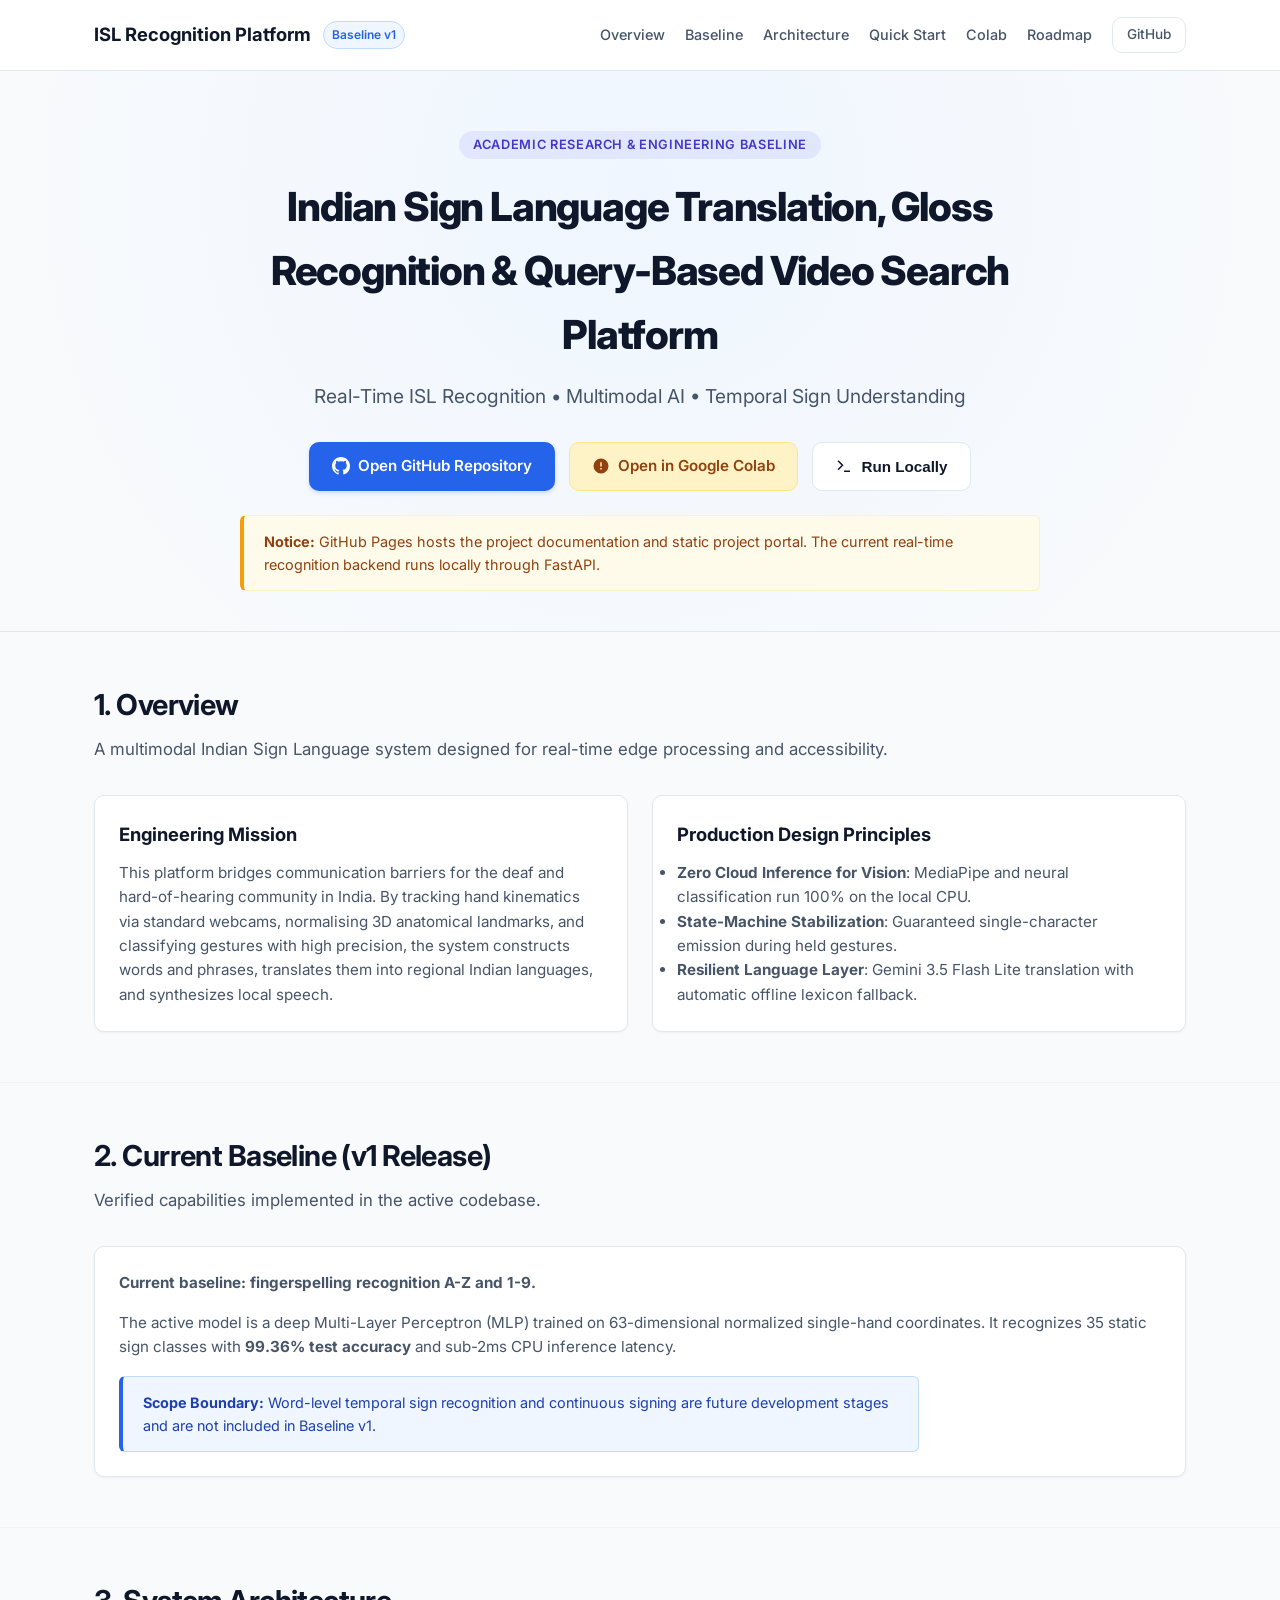
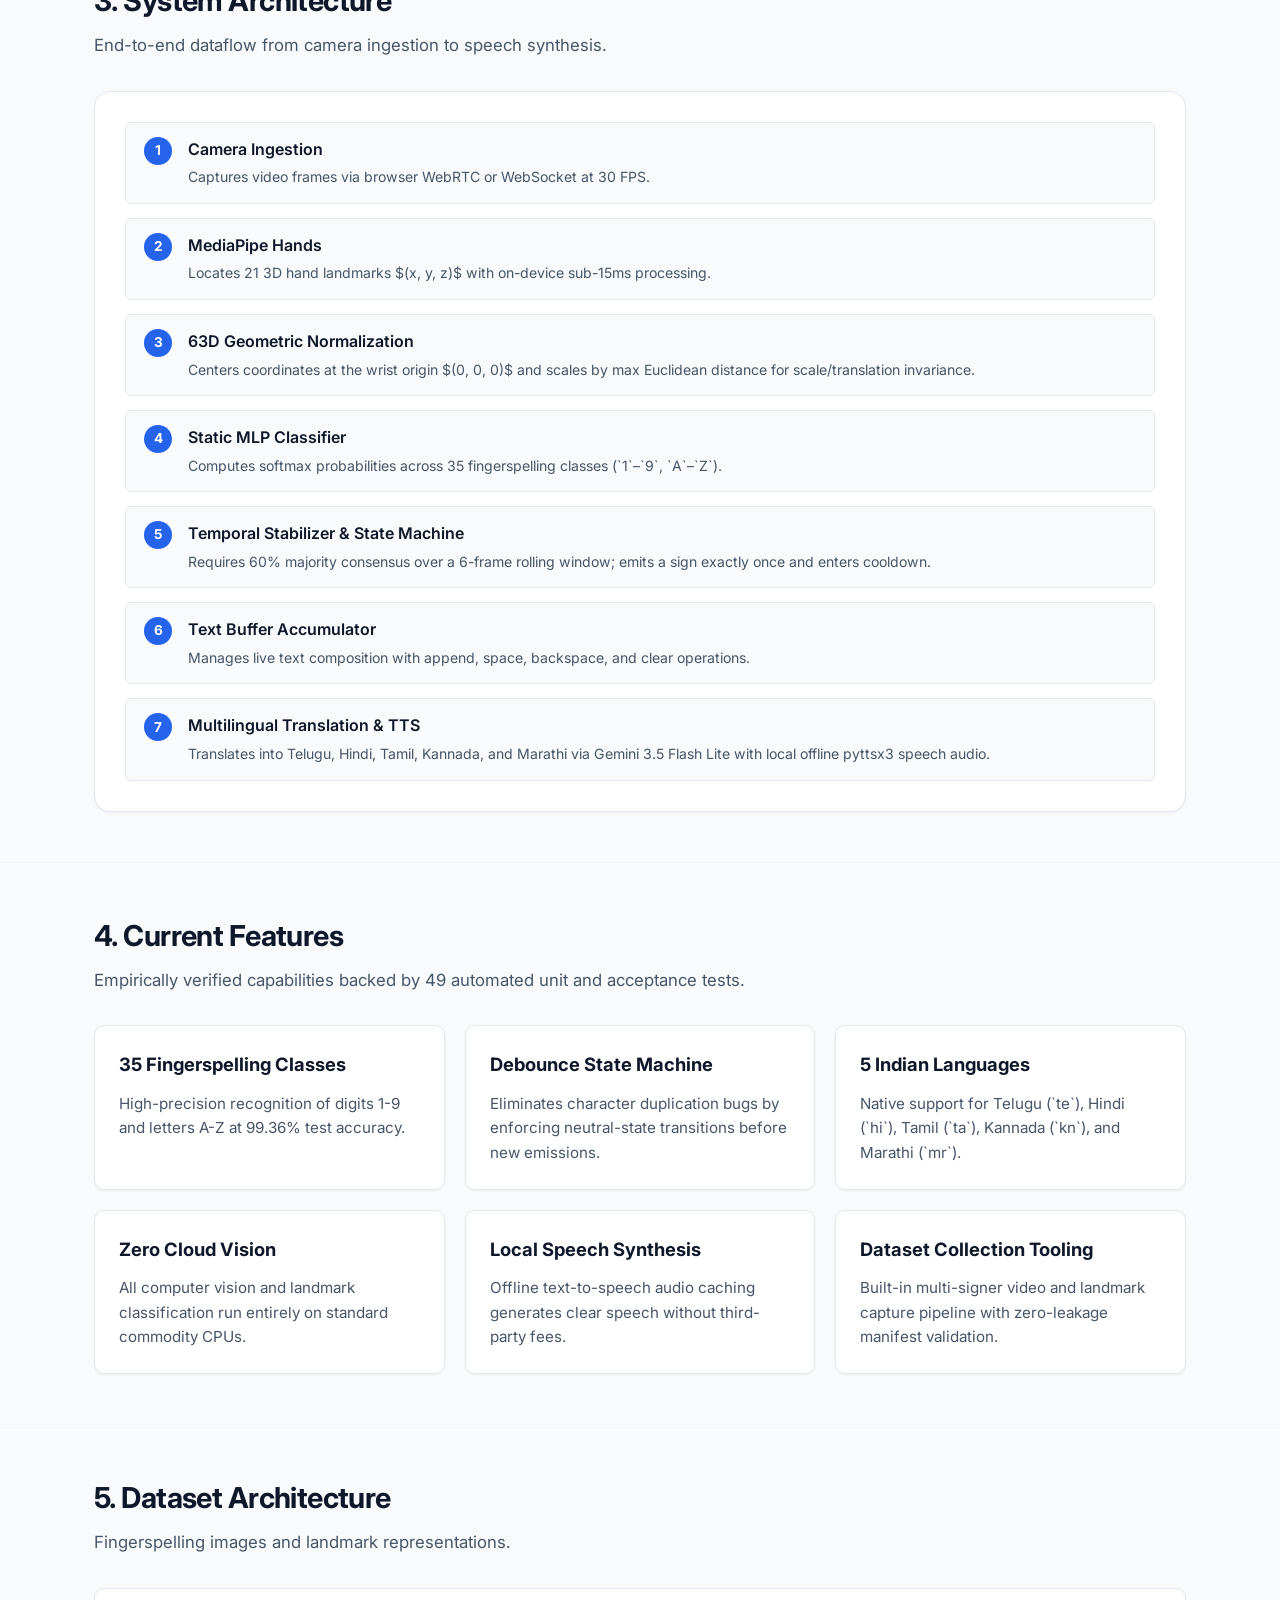
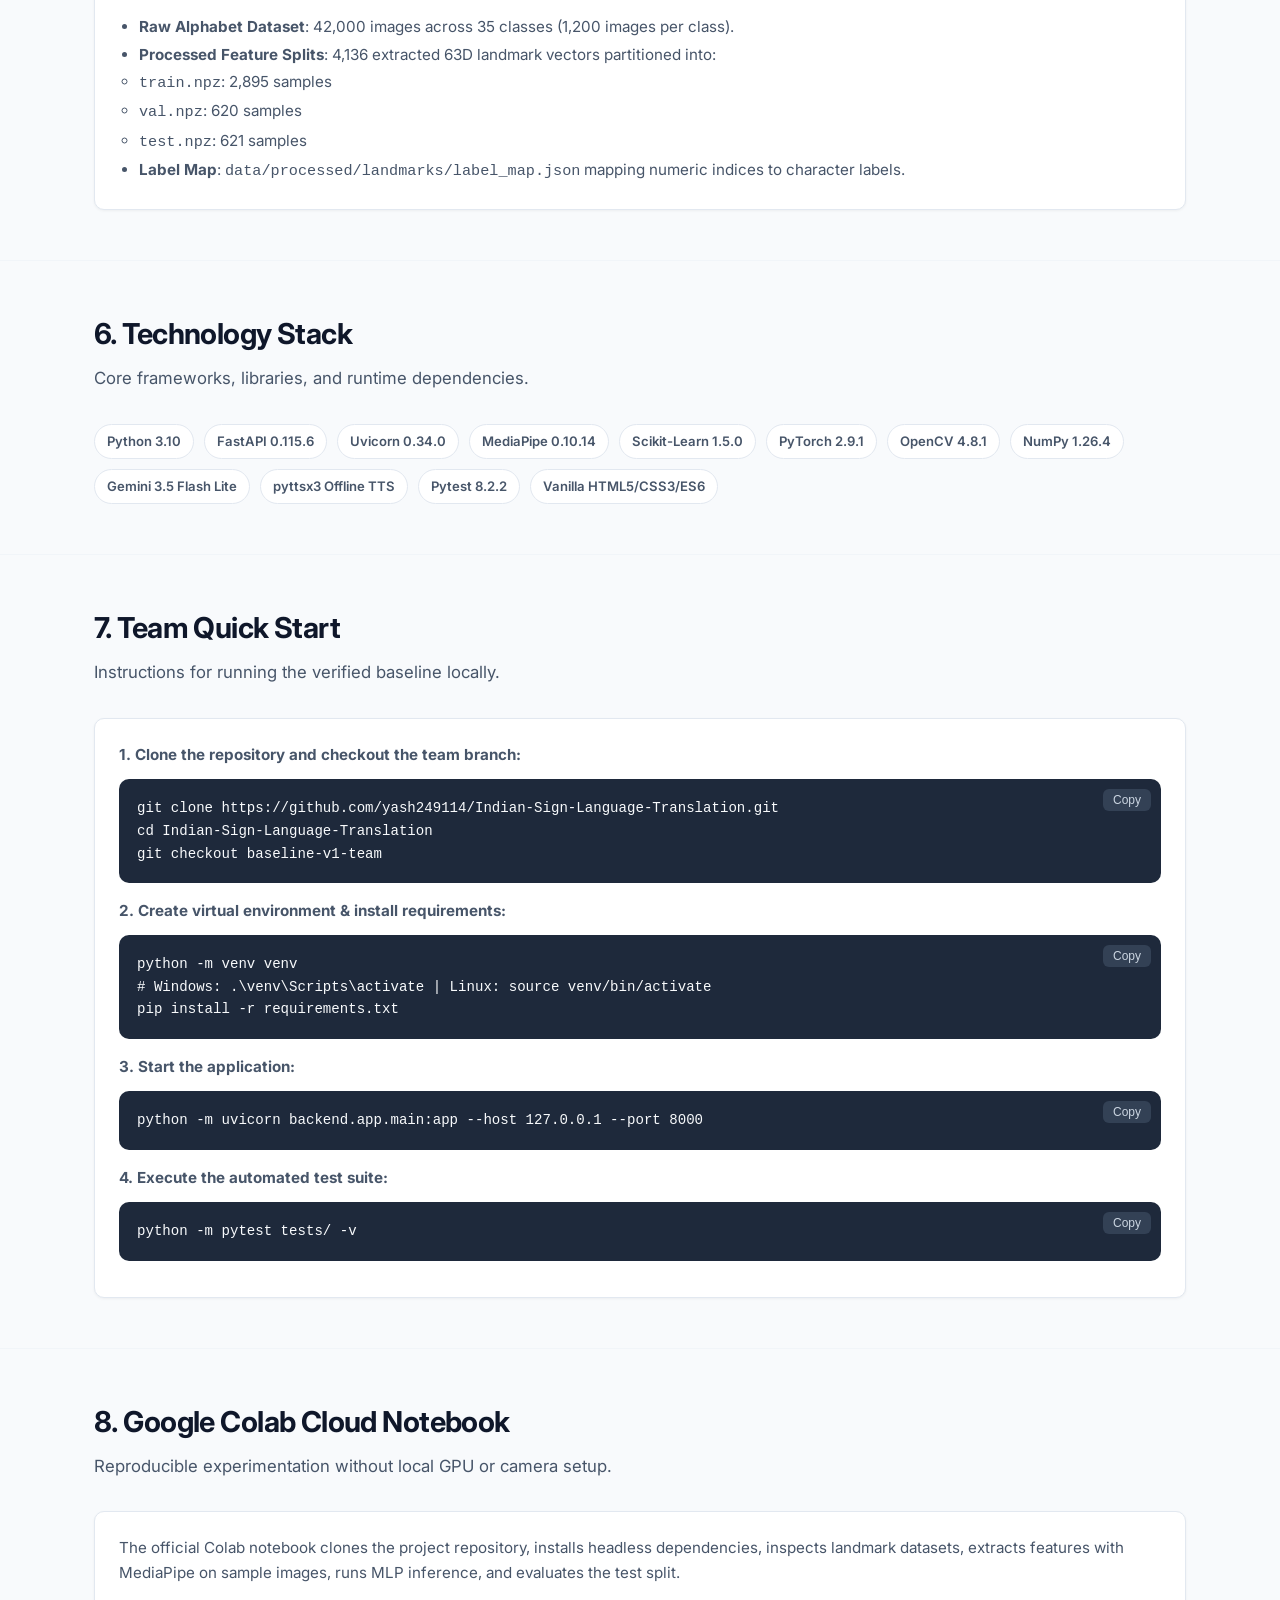
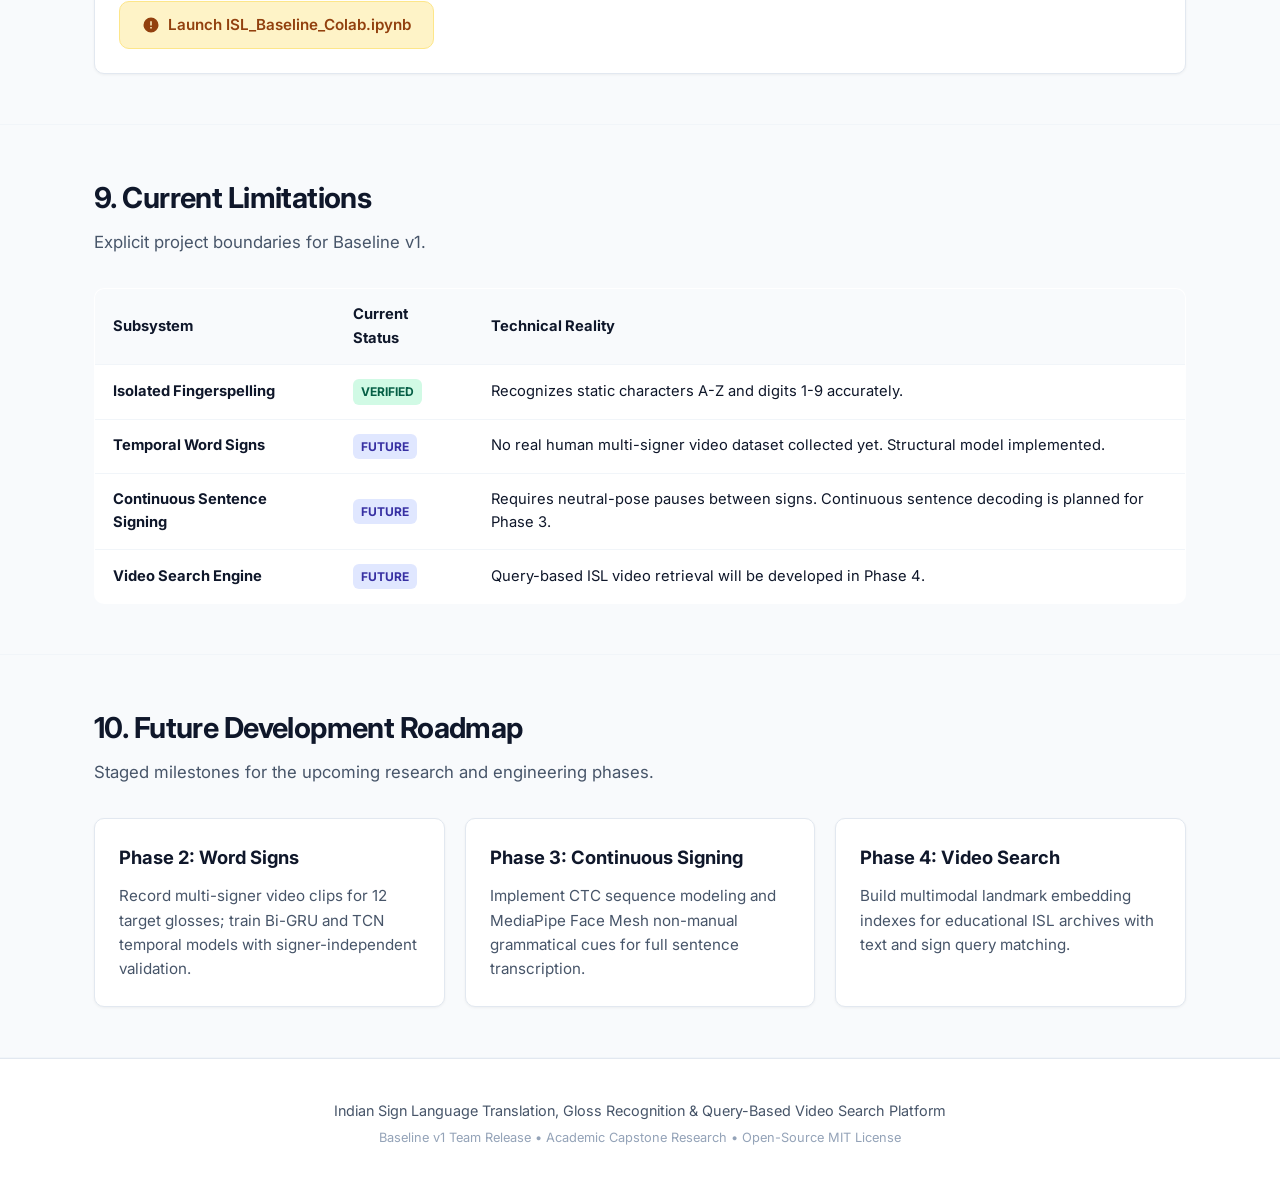
==== docs/index.html @ 3a75fb31 "release: baseline v1 team handoff" ====
<!DOCTYPE html>
<html lang="en">
<head>
  <meta charset="UTF-8">
  <meta name="viewport" content="width=device-width, initial-scale=1.0">
  <title>Indian Sign Language Translation & Recognition Platform</title>
  <meta name="description" content="Indian Sign Language Translation, Gloss Recognition & Query-Based Video Search Platform — Baseline fingerspelling recognition with future temporal word-sign recognition.">
  <link rel="stylesheet" href="styles.css">
  <link rel="preconnect" href="https://fonts.googleapis.com">
  <link rel="preconnect" href="https://fonts.gstatic.com" crossorigin>
  <link href="https://fonts.googleapis.com/css2?family=Inter:wght@400;500;600;700;800&family=JetBrains+Mono:wght@400;600&display=swap" rel="stylesheet">
</head>
<body>

  <!-- Site Header -->
  <header class="site-header">
    <div class="container header-content">
      <a href="#" class="brand">
        <span>ISL Recognition Platform</span>
        <span class="brand-badge">Baseline v1</span>
      </a>
      <nav class="main-nav">
        <a href="#overview">Overview</a>
        <a href="#baseline">Baseline</a>
        <a href="#architecture">Architecture</a>
        <a href="#quickstart">Quick Start</a>
        <a href="#colab">Colab</a>
        <a href="#roadmap">Roadmap</a>
        <a href="https://github.com/yash249114/Indian-Sign-Language-Translation" target="_blank" class="btn btn-outline" style="padding: 6px 14px; font-size: 0.85rem;">GitHub</a>
      </nav>
    </div>
  </header>

  <!-- Hero Section -->
  <header class="hero">
    <div class="container">
      <span class="hero-tag">Academic Research & Engineering Baseline</span>
      <h1>Indian Sign Language Translation, Gloss Recognition & Query-Based Video Search Platform</h1>
      <p class="subtitle">Real-Time ISL Recognition • Multimodal AI • Temporal Sign Understanding</p>

      <div class="hero-actions">
        <a href="https://github.com/yash249114/Indian-Sign-Language-Translation" target="_blank" class="btn btn-primary" id="btn-github">
          <svg width="18" height="18" viewBox="0 0 24 24" fill="currentColor"><path d="M12 0C5.37 0 0 5.37 0 12c0 5.31 3.435 9.795 8.205 11.385.6.105.825-.255.825-.57 0-.285-.015-1.23-.015-2.235-3.015.555-3.795-.735-4.035-1.41-.135-.345-.72-1.41-1.23-1.695-.42-.225-1.02-.78-.015-.795.945-.015 1.62.87 1.845 1.23 1.08 1.815 2.805 1.305 3.495.99.105-.78.42-1.305.765-1.605-2.67-.3-5.46-1.335-5.46-5.925 0-1.305.465-2.385 1.23-3.225-.12-.3-.54-1.53.12-3.18 0 0 1.005-.315 3.3 1.23.96-.27 1.98-.405 3-.405s2.04.135 3 .405c2.295-1.56 3.3-1.23 3.3-1.23.66 1.65.24 2.88.12 3.18.765.84 1.23 1.905 1.23 3.225 0 4.605-2.805 5.625-5.475 5.925.435.375.81 1.095.81 2.22 0 1.605-.015 2.895-.015 3.3 0 .315.225.69.825.57A12.02 12.02 0 0024 12c0-6.63-5.37-12-12-12z"/></svg>
          Open GitHub Repository
        </a>
        <a href="https://colab.research.google.com/github/yash249114/Indian-Sign-Language-Translation/blob/baseline-v1-team/notebooks/ISL_Baseline_Colab.ipynb" target="_blank" class="btn btn-colab" id="btn-colab">
          <svg width="18" height="18" viewBox="0 0 24 24" fill="currentColor"><path d="M12 2a10 10 0 1010 10A10 10 0 0012 2zm1 14.5h-2v-2h2zm0-4h-2V7h2z"/></svg>
          Open in Google Colab
        </a>
        <button class="btn btn-outline" id="btn-run-locally">
          <svg width="18" height="18" viewBox="0 0 24 24" fill="none" stroke="currentColor" stroke-width="2"><polyline points="4 17 10 11 4 5"></polyline><line x1="12" y1="19" x2="20" y2="19"></line></svg>
          Run Locally
        </button>
      </div>

      <div class="banner-notice">
        <strong>Notice:</strong> GitHub Pages hosts the project documentation and static project portal. The current real-time recognition backend runs locally through FastAPI.
      </div>
    </div>
  </header>

  <!-- Section 1: Overview -->
  <section id="overview">
    <div class="container">
      <div class="section-header">
        <h2>1. Overview</h2>
        <p>A multimodal Indian Sign Language system designed for real-time edge processing and accessibility.</p>
      </div>

      <div class="grid-2">
        <div class="card">
          <h3 class="card-title">Engineering Mission</h3>
          <div class="card-body">
            This platform bridges communication barriers for the deaf and hard-of-hearing community in India. By tracking hand kinematics via standard webcams, normalising 3D anatomical landmarks, and classifying gestures with high precision, the system constructs words and phrases, translates them into regional Indian languages, and synthesizes local speech.
          </div>
        </div>

        <div class="card">
          <h3 class="card-title">Production Design Principles</h3>
          <div class="card-body">
            <ul>
              <li><strong>Zero Cloud Inference for Vision</strong>: MediaPipe and neural classification run 100% on the local CPU.</li>
              <li><strong>State-Machine Stabilization</strong>: Guaranteed single-character emission during held gestures.</li>
              <li><strong>Resilient Language Layer</strong>: Gemini 3.5 Flash Lite translation with automatic offline lexicon fallback.</li>
            </ul>
          </div>
        </div>
      </div>
    </div>
  </section>

  <!-- Section 2: Current Baseline -->
  <section id="baseline">
    <div class="container">
      <div class="section-header">
        <h2>2. Current Baseline (v1 Release)</h2>
        <p>Verified capabilities implemented in the active codebase.</p>
      </div>

      <div class="card">
        <div class="card-body">
          <p style="margin-bottom: 16px;">
            <strong>Current baseline: fingerspelling recognition A-Z and 1-9.</strong>
          </p>
          <p style="margin-bottom: 16px;">
            The active model is a deep Multi-Layer Perceptron (MLP) trained on 63-dimensional normalized single-hand coordinates. It recognizes 35 static sign classes with <strong>99.36% test accuracy</strong> and sub-2ms CPU inference latency.
          </p>
          <div class="banner-notice" style="margin: 0; background: #eff6ff; border-color: #bfdbfe; color: #1e40af; border-left-color: #2563eb;">
            <strong>Scope Boundary:</strong> Word-level temporal sign recognition and continuous signing are future development stages and are not included in Baseline v1.
          </div>
        </div>
      </div>
    </div>
  </section>

  <!-- Section 3: Architecture -->
  <section id="architecture">
    <div class="container">
      <div class="section-header">
        <h2>3. System Architecture</h2>
        <p>End-to-end dataflow from camera ingestion to speech synthesis.</p>
      </div>

      <div class="architecture-box">
        <div class="flow-step-list">
          <div class="flow-step">
            <div class="step-num">1</div>
            <div class="step-info">
              <h4>Camera Ingestion</h4>
              <p>Captures video frames via browser WebRTC or WebSocket at 30 FPS.</p>
            </div>
          </div>

          <div class="flow-step">
            <div class="step-num">2</div>
            <div class="step-info">
              <h4>MediaPipe Hands</h4>
              <p>Locates 21 3D hand landmarks $(x, y, z)$ with on-device sub-15ms processing.</p>
            </div>
          </div>

          <div class="flow-step">
            <div class="step-num">3</div>
            <div class="step-info">
              <h4>63D Geometric Normalization</h4>
              <p>Centers coordinates at the wrist origin $(0, 0, 0)$ and scales by max Euclidean distance for scale/translation invariance.</p>
            </div>
          </div>

          <div class="flow-step">
            <div class="step-num">4</div>
            <div class="step-info">
              <h4>Static MLP Classifier</h4>
              <p>Computes softmax probabilities across 35 fingerspelling classes (`1`–`9`, `A`–`Z`).</p>
            </div>
          </div>

          <div class="flow-step">
            <div class="step-num">5</div>
            <div class="step-info">
              <h4>Temporal Stabilizer & State Machine</h4>
              <p>Requires 60% majority consensus over a 6-frame rolling window; emits a sign exactly once and enters cooldown.</p>
            </div>
          </div>

          <div class="flow-step">
            <div class="step-num">6</div>
            <div class="step-info">
              <h4>Text Buffer Accumulator</h4>
              <p>Manages live text composition with append, space, backspace, and clear operations.</p>
            </div>
          </div>

          <div class="flow-step">
            <div class="step-num">7</div>
            <div class="step-info">
              <h4>Multilingual Translation & TTS</h4>
              <p>Translates into Telugu, Hindi, Tamil, Kannada, and Marathi via Gemini 3.5 Flash Lite with local offline pyttsx3 speech audio.</p>
            </div>
          </div>
        </div>
      </div>
    </div>
  </section>

  <!-- Section 4: Current Features -->
  <section id="features">
    <div class="container">
      <div class="section-header">
        <h2>4. Current Features</h2>
        <p>Empirically verified capabilities backed by 49 automated unit and acceptance tests.</p>
      </div>

      <div class="grid-3">
        <div class="card">
          <h4 class="card-title">35 Fingerspelling Classes</h4>
          <p class="card-body">High-precision recognition of digits 1-9 and letters A-Z at 99.36% test accuracy.</p>
        </div>

        <div class="card">
          <h4 class="card-title">Debounce State Machine</h4>
          <p class="card-body">Eliminates character duplication bugs by enforcing neutral-state transitions before new emissions.</p>
        </div>

        <div class="card">
          <h4 class="card-title">5 Indian Languages</h4>
          <p class="card-body">Native support for Telugu (`te`), Hindi (`hi`), Tamil (`ta`), Kannada (`kn`), and Marathi (`mr`).</p>
        </div>

        <div class="card">
          <h4 class="card-title">Zero Cloud Vision</h4>
          <p class="card-body">All computer vision and landmark classification run entirely on standard commodity CPUs.</p>
        </div>

        <div class="card">
          <h4 class="card-title">Local Speech Synthesis</h4>
          <p class="card-body">Offline text-to-speech audio caching generates clear speech without third-party fees.</p>
        </div>

        <div class="card">
          <h4 class="card-title">Dataset Collection Tooling</h4>
          <p class="card-body">Built-in multi-signer video and landmark capture pipeline with zero-leakage manifest validation.</p>
        </div>
      </div>
    </div>
  </section>

  <!-- Section 5: Dataset -->
  <section id="dataset">
    <div class="container">
      <div class="section-header">
        <h2>5. Dataset Architecture</h2>
        <p>Fingerspelling images and landmark representations.</p>
      </div>

      <div class="card">
        <div class="card-body">
          <ul style="padding-left: 20px; line-height: 1.8;">
            <li><strong>Raw Alphabet Dataset</strong>: 42,000 images across 35 classes (1,200 images per class).</li>
            <li><strong>Processed Feature Splits</strong>: 4,136 extracted 63D landmark vectors partitioned into:
              <ul>
                <li><code>train.npz</code>: 2,895 samples</li>
                <li><code>val.npz</code>: 620 samples</li>
                <li><code>test.npz</code>: 621 samples</li>
              </ul>
            </li>
            <li><strong>Label Map</strong>: <code>data/processed/landmarks/label_map.json</code> mapping numeric indices to character labels.</li>
          </ul>
        </div>
      </div>
    </div>
  </section>

  <!-- Section 6: Technology Stack -->
  <section id="tech-stack">
    <div class="container">
      <div class="section-header">
        <h2>6. Technology Stack</h2>
        <p>Core frameworks, libraries, and runtime dependencies.</p>
      </div>

      <div class="tech-badges">
        <span class="badge">Python 3.10</span>
        <span class="badge">FastAPI 0.115.6</span>
        <span class="badge">Uvicorn 0.34.0</span>
        <span class="badge">MediaPipe 0.10.14</span>
        <span class="badge">Scikit-Learn 1.5.0</span>
        <span class="badge">PyTorch 2.9.1</span>
        <span class="badge">OpenCV 4.8.1</span>
        <span class="badge">NumPy 1.26.4</span>
        <span class="badge">Gemini 3.5 Flash Lite</span>
        <span class="badge">pyttsx3 Offline TTS</span>
        <span class="badge">Pytest 8.2.2</span>
        <span class="badge">Vanilla HTML5/CSS3/ES6</span>
      </div>
    </div>
  </section>

  <!-- Section 7: Team Quick Start -->
  <section id="quickstart">
    <div class="container">
      <div class="section-header">
        <h2>7. Team Quick Start</h2>
        <p>Instructions for running the verified baseline locally.</p>
      </div>

      <div class="card">
        <div class="card-body">
          <p><strong>1. Clone the repository and checkout the team branch:</strong></p>
          <div class="code-block">
            <button class="copy-btn" data-target="cmd-clone">Copy</button>
            <pre id="cmd-clone">git clone https://github.com/yash249114/Indian-Sign-Language-Translation.git
cd Indian-Sign-Language-Translation
git checkout baseline-v1-team</pre>
          </div>

          <p style="margin-top: 16px;"><strong>2. Create virtual environment & install requirements:</strong></p>
          <div class="code-block">
            <button class="copy-btn" data-target="cmd-install">Copy</button>
            <pre id="cmd-install">python -m venv venv
# Windows: .\venv\Scripts\activate | Linux: source venv/bin/activate
pip install -r requirements.txt</pre>
          </div>

          <p style="margin-top: 16px;"><strong>3. Start the application:</strong></p>
          <div class="code-block">
            <button class="copy-btn" data-target="cmd-run">Copy</button>
            <pre id="cmd-run">python -m uvicorn backend.app.main:app --host 127.0.0.1 --port 8000</pre>
          </div>

          <p style="margin-top: 16px;"><strong>4. Execute the automated test suite:</strong></p>
          <div class="code-block">
            <button class="copy-btn" data-target="cmd-test">Copy</button>
            <pre id="cmd-test">python -m pytest tests/ -v</pre>
          </div>
        </div>
      </div>
    </div>
  </section>

  <!-- Section 8: Google Colab -->
  <section id="colab">
    <div class="container">
      <div class="section-header">
        <h2>8. Google Colab Cloud Notebook</h2>
        <p>Reproducible experimentation without local GPU or camera setup.</p>
      </div>

      <div class="card">
        <div class="card-body">
          <p style="margin-bottom: 16px;">
            The official Colab notebook clones the project repository, installs headless dependencies, inspects landmark datasets, extracts features with MediaPipe on sample images, runs MLP inference, and evaluates the test split.
          </p>
          <a href="https://colab.research.google.com/github/yash249114/Indian-Sign-Language-Translation/blob/baseline-v1-team/notebooks/ISL_Baseline_Colab.ipynb" target="_blank" class="btn btn-colab">
            <svg width="18" height="18" viewBox="0 0 24 24" fill="currentColor"><path d="M12 2a10 10 0 1010 10A10 10 0 0012 2zm1 14.5h-2v-2h2zm0-4h-2V7h2z"/></svg>
            Launch ISL_Baseline_Colab.ipynb
          </a>
        </div>
      </div>
    </div>
  </section>

  <!-- Section 9: Limitations -->
  <section id="limitations">
    <div class="container">
      <div class="section-header">
        <h2>9. Current Limitations</h2>
        <p>Explicit project boundaries for Baseline v1.</p>
      </div>

      <table class="data-table">
        <thead>
          <tr>
            <th>Subsystem</th>
            <th>Current Status</th>
            <th>Technical Reality</th>
          </tr>
        </thead>
        <tbody>
          <tr>
            <td><strong>Isolated Fingerspelling</strong></td>
            <td><span class="status-tag status-verified">VERIFIED</span></td>
            <td>Recognizes static characters A-Z and digits 1-9 accurately.</td>
          </tr>
          <tr>
            <td><strong>Temporal Word Signs</strong></td>
            <td><span class="status-tag status-future">FUTURE</span></td>
            <td>No real human multi-signer video dataset collected yet. Structural model implemented.</td>
          </tr>
          <tr>
            <td><strong>Continuous Sentence Signing</strong></td>
            <td><span class="status-tag status-future">FUTURE</span></td>
            <td>Requires neutral-pose pauses between signs. Continuous sentence decoding is planned for Phase 3.</td>
          </tr>
          <tr>
            <td><strong>Video Search Engine</strong></td>
            <td><span class="status-tag status-future">FUTURE</span></td>
            <td>Query-based ISL video retrieval will be developed in Phase 4.</td>
          </tr>
        </tbody>
      </table>
    </div>
  </section>

  <!-- Section 10: Roadmap -->
  <section id="roadmap">
    <div class="container">
      <div class="section-header">
        <h2>10. Future Development Roadmap</h2>
        <p>Staged milestones for the upcoming research and engineering phases.</p>
      </div>

      <div class="grid-3">
        <div class="card">
          <h4 class="card-title">Phase 2: Word Signs</h4>
          <p class="card-body">Record multi-signer video clips for 12 target glosses; train Bi-GRU and TCN temporal models with signer-independent validation.</p>
        </div>

        <div class="card">
          <h4 class="card-title">Phase 3: Continuous Signing</h4>
          <p class="card-body">Implement CTC sequence modeling and MediaPipe Face Mesh non-manual grammatical cues for full sentence transcription.</p>
        </div>

        <div class="card">
          <h4 class="card-title">Phase 4: Video Search</h4>
          <p class="card-body">Build multimodal landmark embedding indexes for educational ISL archives with text and sign query matching.</p>
        </div>
      </div>
    </div>
  </section>

  <!-- Modal for Run Locally -->
  <div class="modal-overlay" id="run-modal">
    <div class="modal-card">
      <div class="modal-header">
        <h3>Run Baseline Locally</h3>
        <button class="close-btn" id="modal-close-btn">&times;</button>
      </div>
      <p style="margin-bottom: 12px; color: var(--text-muted);">
        Execute this command from your project root inside an activated virtual environment:
      </p>
      <div class="code-block">
        <button class="copy-btn" data-target="modal-cmd">Copy</button>
        <pre id="modal-cmd">python -m uvicorn backend.app.main:app --host 127.0.0.1 --port 8000</pre>
      </div>
      <p style="margin-top: 12px; font-size: 0.9rem; color: var(--text-muted);">
        Then open <code>http://127.0.0.1:8000/</code> in your browser to access the live camera interface.
      </p>
    </div>
  </div>

  <!-- Site Footer -->
  <footer class="site-footer">
    <div class="container">
      <p>Indian Sign Language Translation, Gloss Recognition & Query-Based Video Search Platform</p>
      <p style="margin-top: 6px; font-size: 0.8rem; color: var(--text-subtle);">
        Baseline v1 Team Release • Academic Capstone Research • Open-Source MIT License
      </p>
    </div>
  </footer>

  <script src="app.js"></script>
</body>
</html>
---- docs/styles.css ----
/* ==========================================================================
   ISL Project Portal Stylesheet (Academic / Professional / Responsive)
   ========================================================================== */

:root {
  --primary-color: #2563eb;
  --primary-hover: #1d4ed8;
  --primary-light: #eff6ff;
  --text-main: #0f172a;
  --text-muted: #475569;
  --text-subtle: #94a3b8;
  --bg-main: #f8fafc;
  --bg-card: #ffffff;
  --border-color: #e2e8f0;
  --border-subtle: #f1f5f9;
  --accent-green: #10b981;
  --accent-amber: #f59e0b;
  --accent-purple: #8b5cf6;
  --shadow-sm: 0 1px 3px rgba(0, 0, 0, 0.05);
  --shadow-md: 0 4px 6px -1px rgba(0, 0, 0, 0.08), 0 2px 4px -2px rgba(0, 0, 0, 0.04);
  --shadow-lg: 0 10px 15px -3px rgba(0, 0, 0, 0.08), 0 4px 6px -4px rgba(0, 0, 0, 0.03);
  --radius-sm: 6px;
  --radius-md: 10px;
  --radius-lg: 16px;
  --font-sans: 'Inter', -apple-system, BlinkMacSystemFont, 'Segoe UI', Roboto, Helvetica, Arial, sans-serif;
  --font-mono: 'JetBrains Mono', 'Fira Code', Consolas, Monaco, monospace;
}

* {
  box-sizing: border-box;
  margin: 0;
  padding: 0;
}

body {
  font-family: var(--font-sans);
  background-color: var(--bg-main);
  color: var(--text-main);
  line-height: 1.6;
  -webkit-font-smoothing: antialiased;
}

/* Container */
.container {
  max-width: 1140px;
  margin: 0 auto;
  padding: 0 24px;
}

/* Header & Navigation */
header.site-header {
  background: rgba(255, 255, 255, 0.92);
  backdrop-filter: blur(8px);
  position: sticky;
  top: 0;
  z-index: 100;
  border-bottom: 1px solid var(--border-color);
}

.header-content {
  display: flex;
  justify-content: space-between;
  align-items: center;
  height: 70px;
}

.brand {
  display: flex;
  align-items: center;
  gap: 12px;
  text-decoration: none;
  color: var(--text-main);
  font-weight: 700;
  font-size: 1.15rem;
}

.brand-badge {
  background: var(--primary-light);
  color: var(--primary-color);
  font-size: 0.75rem;
  padding: 3px 8px;
  border-radius: 9999px;
  font-weight: 600;
  border: 1px solid #bfdbfe;
}

nav.main-nav {
  display: flex;
  gap: 20px;
  align-items: center;
}

nav.main-nav a {
  text-decoration: none;
  color: var(--text-muted);
  font-size: 0.9rem;
  font-weight: 500;
  transition: color 0.15s ease;
}

nav.main-nav a:hover {
  color: var(--primary-color);
}

/* Hero Section */
.hero {
  padding: 60px 0 40px;
  text-align: center;
  background: radial-gradient(circle at 50% 20%, #eff6ff 0%, #f8fafc 80%);
  border-bottom: 1px solid var(--border-color);
}

.hero-tag {
  display: inline-block;
  background: #e0e7ff;
  color: #4338ca;
  font-size: 0.8rem;
  font-weight: 600;
  padding: 4px 14px;
  border-radius: 9999px;
  margin-bottom: 16px;
  letter-spacing: 0.05em;
  text-transform: uppercase;
}

.hero h1 {
  font-size: 2.5rem;
  font-weight: 800;
  color: #0f172a;
  letter-spacing: -0.03em;
  margin-bottom: 14px;
  max-width: 900px;
  margin-left: auto;
  margin-right: auto;
}

.hero p.subtitle {
  font-size: 1.2rem;
  color: var(--text-muted);
  margin-bottom: 30px;
  font-weight: 400;
}

.hero-actions {
  display: flex;
  justify-content: center;
  gap: 14px;
  flex-wrap: wrap;
  margin-bottom: 24px;
}

.btn {
  display: inline-flex;
  align-items: center;
  gap: 8px;
  padding: 11px 22px;
  border-radius: var(--radius-md);
  font-size: 0.95rem;
  font-weight: 600;
  text-decoration: none;
  cursor: pointer;
  transition: all 0.2s ease;
  border: 1px solid transparent;
}

.btn-primary {
  background: var(--primary-color);
  color: white;
  box-shadow: 0 2px 4px rgba(37, 99, 235, 0.2);
}

.btn-primary:hover {
  background: var(--primary-hover);
  transform: translateY(-1px);
}

.btn-outline {
  background: white;
  color: var(--text-main);
  border: 1px solid var(--border-color);
}

.btn-outline:hover {
  background: var(--primary-light);
  border-color: #bfdbfe;
  color: var(--primary-color);
}

.btn-colab {
  background: #fef3c7;
  color: #92400e;
  border: 1px solid #fde68a;
}

.btn-colab:hover {
  background: #fde68a;
  color: #78350f;
}

/* Callout Notice */
.banner-notice {
  background: #fffbeb;
  border: 1px solid #fef3c7;
  border-left: 4px solid var(--accent-amber);
  padding: 14px 20px;
  border-radius: var(--radius-sm);
  font-size: 0.9rem;
  color: #92400e;
  max-width: 800px;
  margin: 0 auto;
  text-align: left;
}

/* Section Common */
section {
  padding: 50px 0;
  border-bottom: 1px solid var(--border-subtle);
}

.section-header {
  margin-bottom: 32px;
}

.section-header h2 {
  font-size: 1.8rem;
  font-weight: 700;
  letter-spacing: -0.02em;
  color: var(--text-main);
  margin-bottom: 8px;
}

.section-header p {
  color: var(--text-muted);
  font-size: 1.05rem;
}

/* Cards & Grid */
.grid-2 {
  display: grid;
  grid-template-columns: repeat(auto-fit, minmax(320px, 1fr));
  gap: 24px;
}

.grid-3 {
  display: grid;
  grid-template-columns: repeat(auto-fit, minmax(260px, 1fr));
  gap: 20px;
}

.card {
  background: var(--bg-card);
  border: 1px solid var(--border-color);
  border-radius: var(--radius-md);
  padding: 24px;
  box-shadow: var(--shadow-sm);
  transition: transform 0.2s ease, box-shadow 0.2s ease;
}

.card:hover {
  box-shadow: var(--shadow-md);
}

.card-title {
  font-size: 1.15rem;
  font-weight: 700;
  margin-bottom: 12px;
  display: flex;
  align-items: center;
  gap: 8px;
}

.card-body {
  color: var(--text-muted);
  font-size: 0.95rem;
}

/* Architecture Flow */
.architecture-box {
  background: white;
  border: 1px solid var(--border-color);
  border-radius: var(--radius-lg);
  padding: 30px;
  box-shadow: var(--shadow-sm);
}

.flow-step-list {
  display: flex;
  flex-direction: column;
  gap: 14px;
  position: relative;
}

.flow-step {
  display: flex;
  align-items: flex-start;
  gap: 16px;
  padding: 14px 18px;
  background: var(--bg-main);
  border: 1px solid var(--border-color);
  border-radius: var(--radius-sm);
}

.step-num {
  background: var(--primary-color);
  color: white;
  width: 28px;
  height: 28px;
  border-radius: 50%;
  display: flex;
  align-items: center;
  justify-content: center;
  font-weight: 700;
  font-size: 0.85rem;
  flex-shrink: 0;
}

.step-info h4 {
  font-size: 1rem;
  font-weight: 600;
  color: var(--text-main);
  margin-bottom: 4px;
}

.step-info p {
  font-size: 0.88rem;
  color: var(--text-muted);
}

/* Code Blocks */
.code-block {
  background: #1e293b;
  color: #f8fafc;
  border-radius: var(--radius-md);
  padding: 18px;
  font-family: var(--font-mono);
  font-size: 0.88rem;
  position: relative;
  overflow-x: auto;
  margin: 12px 0;
}

.copy-btn {
  position: absolute;
  top: 10px;
  right: 10px;
  background: #334155;
  color: #cbd5e1;
  border: none;
  padding: 4px 10px;
  border-radius: var(--radius-sm);
  font-size: 0.75rem;
  cursor: pointer;
  transition: background 0.15s ease;
}

.copy-btn:hover {
  background: #475569;
  color: white;
}

/* Badge list */
.tech-badges {
  display: flex;
  flex-wrap: wrap;
  gap: 10px;
  margin-top: 14px;
}

.badge {
  background: white;
  border: 1px solid var(--border-color);
  padding: 6px 12px;
  border-radius: 9999px;
  font-size: 0.82rem;
  font-weight: 600;
  color: var(--text-muted);
}

/* Limitations Table */
.data-table {
  width: 100%;
  border-collapse: collapse;
  background: white;
  border-radius: var(--radius-md);
  overflow: hidden;
  border: 1px solid var(--border-color);
}

.data-table th, .data-table td {
  padding: 14px 18px;
  text-align: left;
  border-bottom: 1px solid var(--border-subtle);
  font-size: 0.92rem;
}

.data-table th {
  background: var(--bg-main);
  font-weight: 700;
  color: var(--text-main);
}

.status-tag {
  display: inline-block;
  padding: 3px 8px;
  border-radius: var(--radius-sm);
  font-size: 0.75rem;
  font-weight: 700;
}

.status-verified {
  background: #d1fae5;
  color: #065f46;
}

.status-future {
  background: #e0e7ff;
  color: #3730a3;
}

/* Modal for Run Locally */
.modal-overlay {
  display: none;
  position: fixed;
  top: 0;
  left: 0;
  right: 0;
  bottom: 0;
  background: rgba(15, 23, 42, 0.6);
  backdrop-filter: blur(4px);
  z-index: 1000;
  justify-content: center;
  align-items: center;
  padding: 20px;
}

.modal-overlay.active {
  display: flex;
}

.modal-card {
  background: white;
  border-radius: var(--radius-lg);
  max-width: 600px;
  width: 100%;
  padding: 30px;
  box-shadow: var(--shadow-lg);
  position: relative;
}

.modal-header {
  display: flex;
  justify-content: space-between;
  align-items: center;
  margin-bottom: 20px;
}

.modal-header h3 {
  font-size: 1.3rem;
  font-weight: 700;
}

.close-btn {
  background: none;
  border: none;
  font-size: 1.5rem;
  cursor: pointer;
  color: var(--text-muted);
}

/* Footer */
footer.site-footer {
  padding: 40px 0;
  background: white;
  border-top: 1px solid var(--border-color);
  text-align: center;
  color: var(--text-muted);
  font-size: 0.9rem;
}

/* Responsive adjustments */
@media (max-width: 768px) {
  .hero h1 {
    font-size: 1.8rem;
  }
  .header-content {
    flex-direction: column;
    height: auto;
    padding: 16px 0;
    gap: 12px;
  }
}
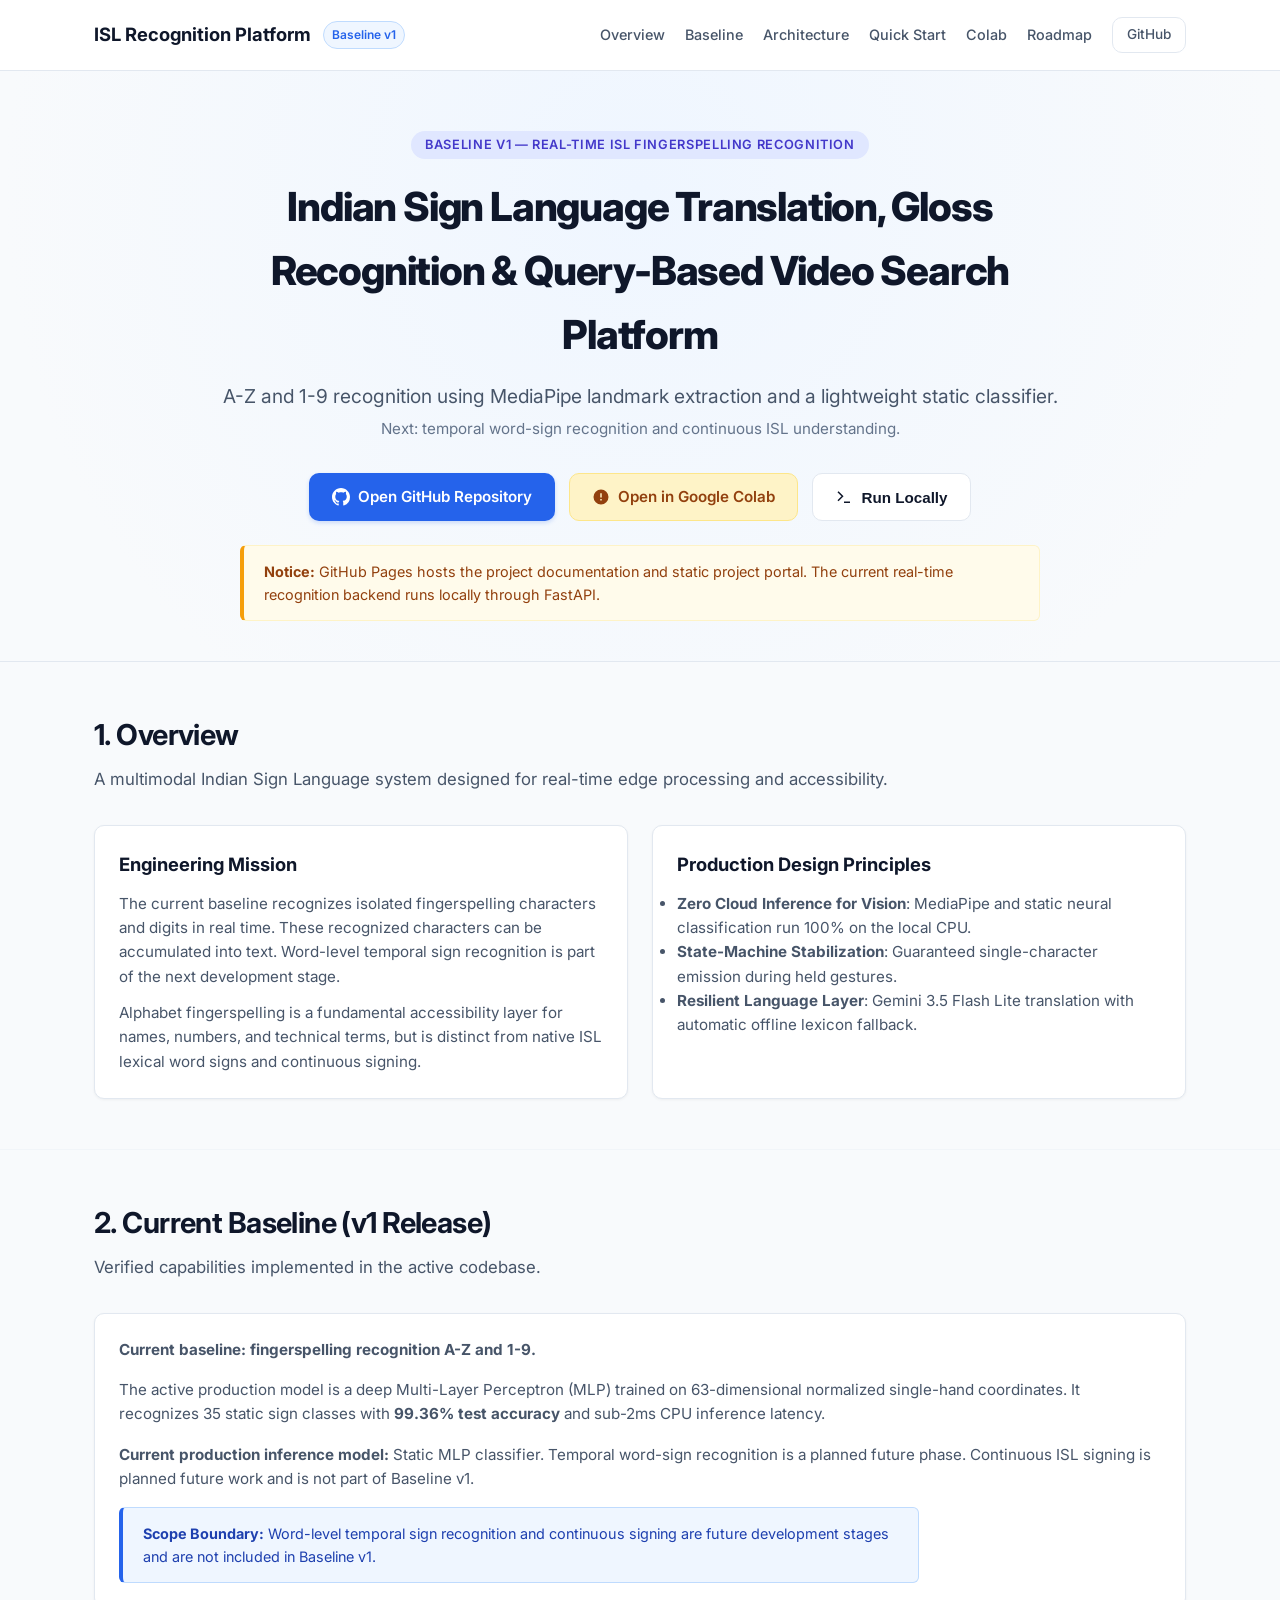
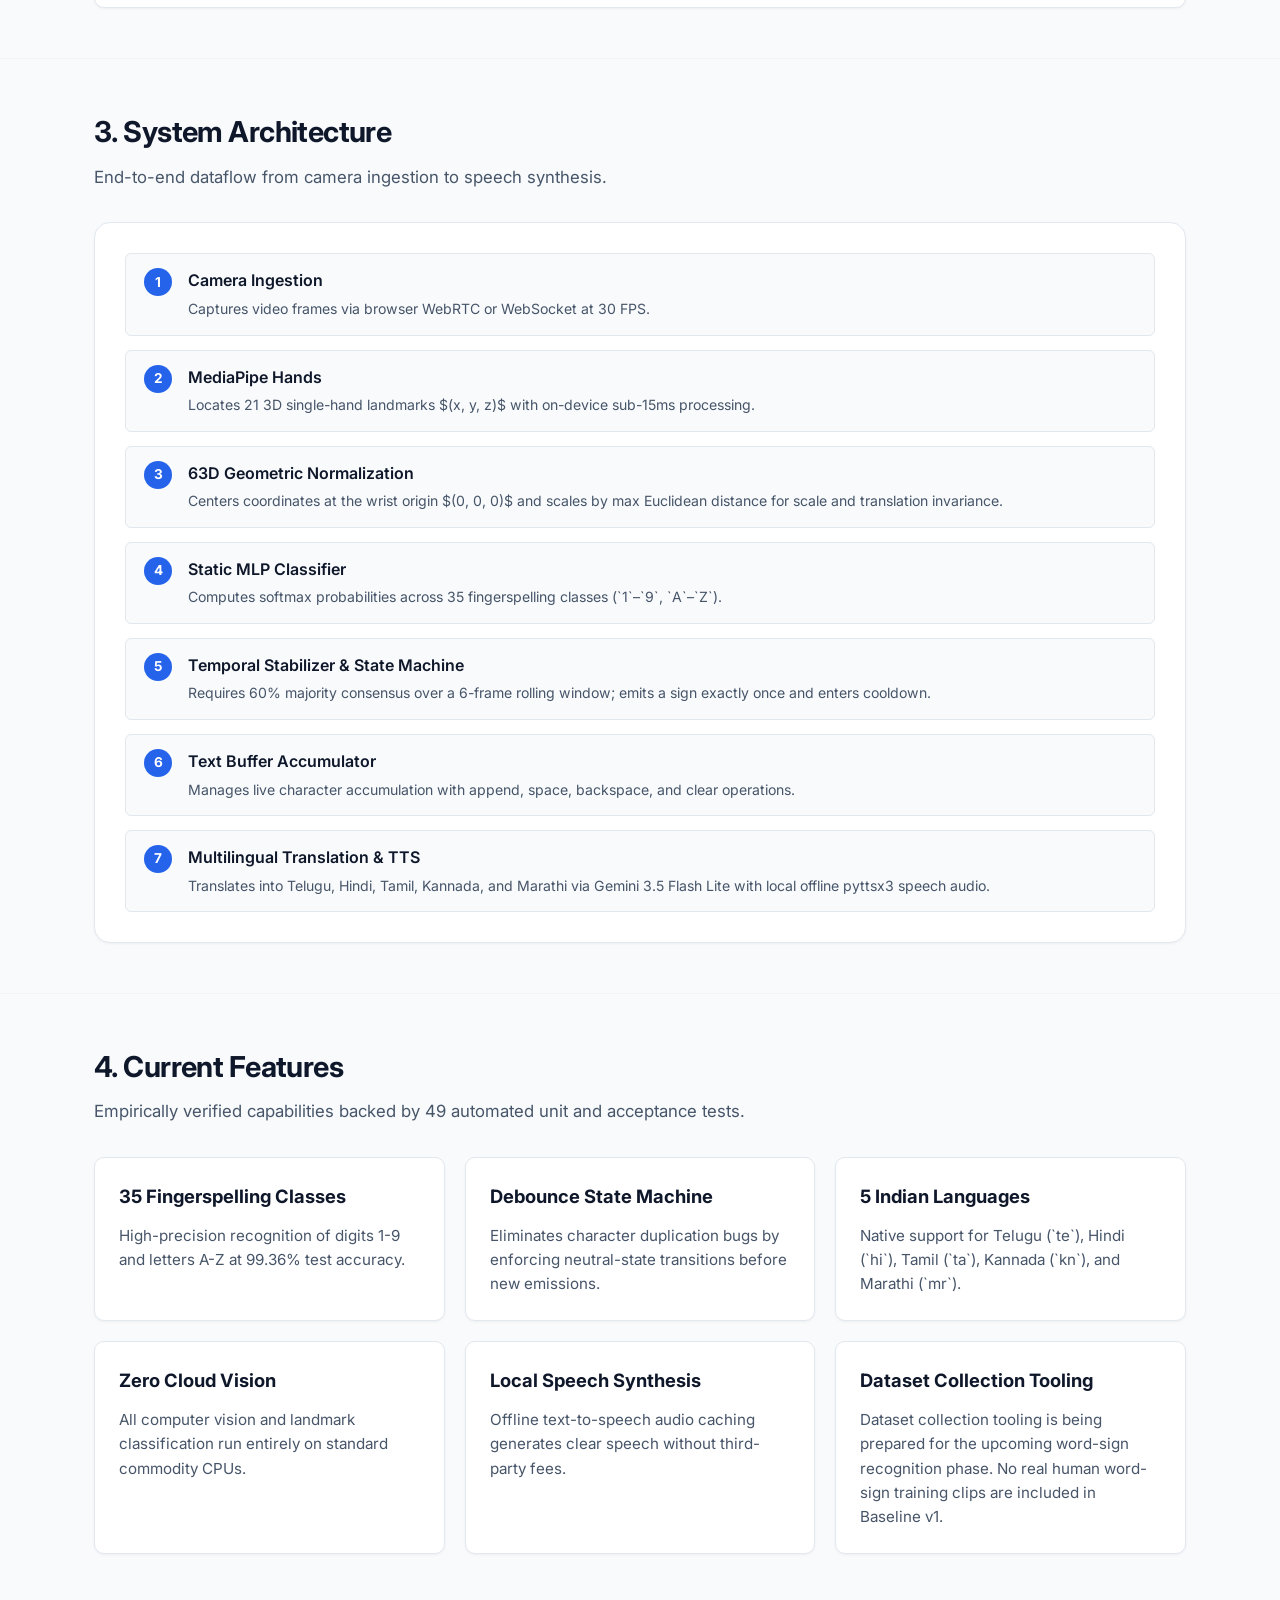
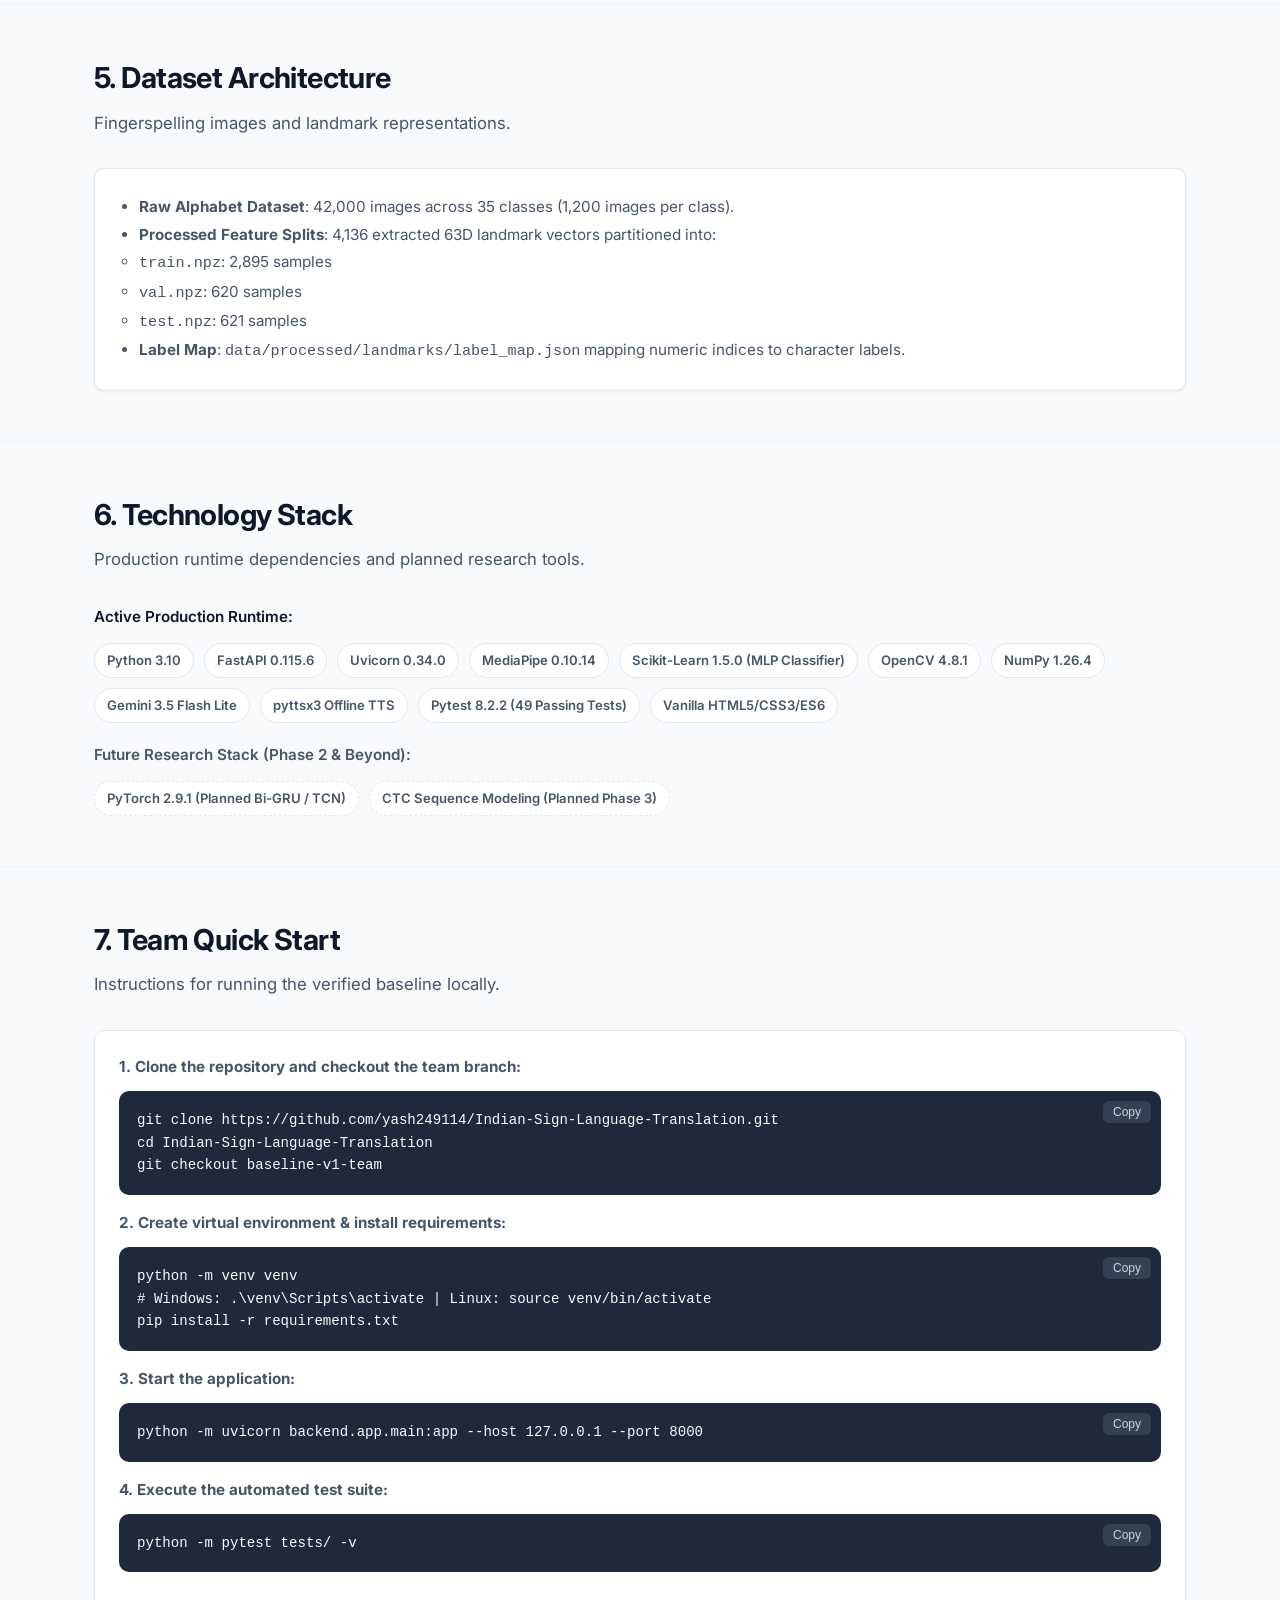
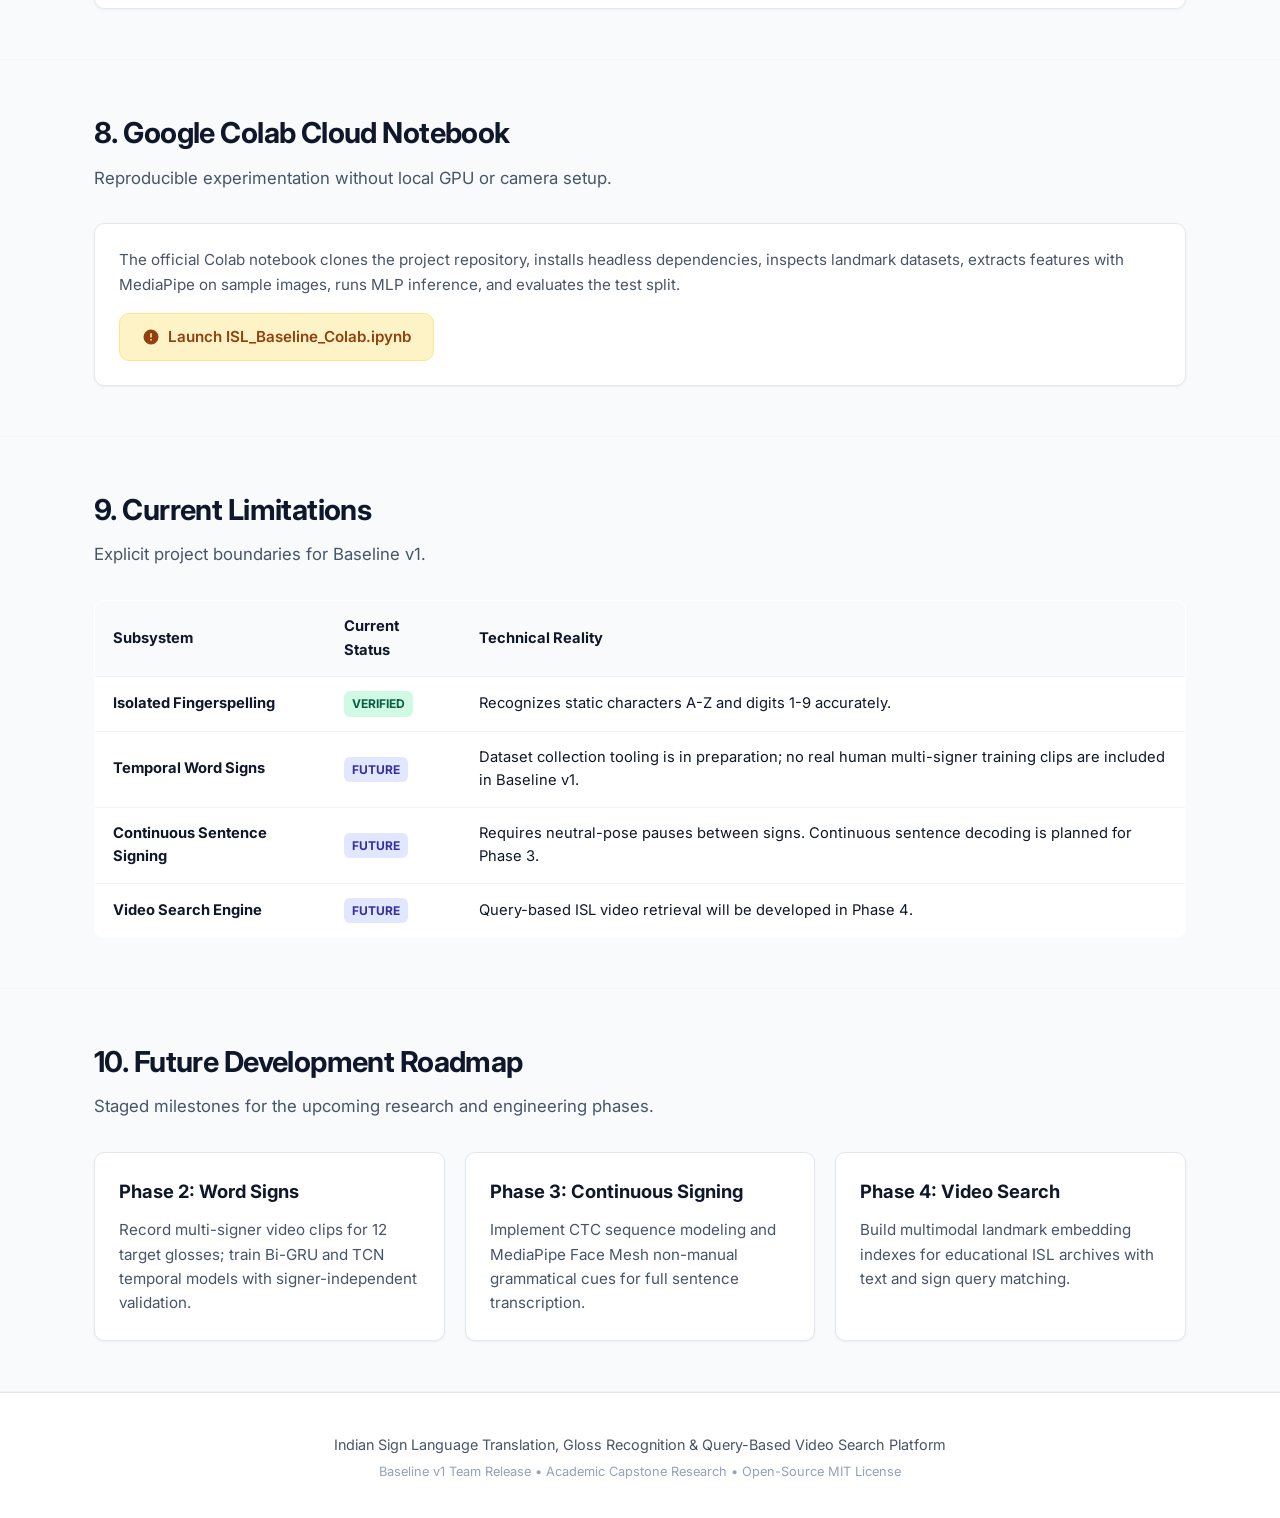
==== commit 75c8efa9: "docs: align public baseline scope" ====
--- a/docs/index.html
+++ b/docs/index.html
@@ -34,9 +34,9 @@
   <!-- Hero Section -->
   <header class="hero">
     <div class="container">
-      <span class="hero-tag">Academic Research & Engineering Baseline</span>
+      <span class="hero-tag">Baseline v1 — Real-Time ISL Fingerspelling Recognition</span>
       <h1>Indian Sign Language Translation, Gloss Recognition & Query-Based Video Search Platform</h1>
-      <p class="subtitle">Real-Time ISL Recognition • Multimodal AI • Temporal Sign Understanding</p>
+      <p class="subtitle">A-Z and 1-9 recognition using MediaPipe landmark extraction and a lightweight static classifier.<br><span style="font-size: 0.95rem; color: #64748b;">Next: temporal word-sign recognition and continuous ISL understanding.</span></p>
 
       <div class="hero-actions">
         <a href="https://github.com/yash249114/Indian-Sign-Language-Translation" target="_blank" class="btn btn-primary" id="btn-github">
@@ -71,7 +71,12 @@
         <div class="card">
           <h3 class="card-title">Engineering Mission</h3>
           <div class="card-body">
-            This platform bridges communication barriers for the deaf and hard-of-hearing community in India. By tracking hand kinematics via standard webcams, normalising 3D anatomical landmarks, and classifying gestures with high precision, the system constructs words and phrases, translates them into regional Indian languages, and synthesizes local speech.
+            <p style="margin-bottom: 12px;">
+              The current baseline recognizes isolated fingerspelling characters and digits in real time. These recognized characters can be accumulated into text. Word-level temporal sign recognition is part of the next development stage.
+            </p>
+            <p>
+              Alphabet fingerspelling is a fundamental accessibility layer for names, numbers, and technical terms, but is distinct from native ISL lexical word signs and continuous signing.
+            </p>
           </div>
         </div>
 
@@ -79,7 +84,7 @@
           <h3 class="card-title">Production Design Principles</h3>
           <div class="card-body">
             <ul>
-              <li><strong>Zero Cloud Inference for Vision</strong>: MediaPipe and neural classification run 100% on the local CPU.</li>
+              <li><strong>Zero Cloud Inference for Vision</strong>: MediaPipe and static neural classification run 100% on the local CPU.</li>
               <li><strong>State-Machine Stabilization</strong>: Guaranteed single-character emission during held gestures.</li>
               <li><strong>Resilient Language Layer</strong>: Gemini 3.5 Flash Lite translation with automatic offline lexicon fallback.</li>
             </ul>
@@ -103,7 +108,10 @@
             <strong>Current baseline: fingerspelling recognition A-Z and 1-9.</strong>
           </p>
           <p style="margin-bottom: 16px;">
-            The active model is a deep Multi-Layer Perceptron (MLP) trained on 63-dimensional normalized single-hand coordinates. It recognizes 35 static sign classes with <strong>99.36% test accuracy</strong> and sub-2ms CPU inference latency.
+            The active production model is a deep Multi-Layer Perceptron (MLP) trained on 63-dimensional normalized single-hand coordinates. It recognizes 35 static sign classes with <strong>99.36% test accuracy</strong> and sub-2ms CPU inference latency.
+          </p>
+          <p style="margin-bottom: 16px;">
+            <strong>Current production inference model:</strong> Static MLP classifier. Temporal word-sign recognition is a planned future phase. Continuous ISL signing is planned future work and is not part of Baseline v1.
           </p>
           <div class="banner-notice" style="margin: 0; background: #eff6ff; border-color: #bfdbfe; color: #1e40af; border-left-color: #2563eb;">
             <strong>Scope Boundary:</strong> Word-level temporal sign recognition and continuous signing are future development stages and are not included in Baseline v1.
@@ -135,7 +143,7 @@
             <div class="step-num">2</div>
             <div class="step-info">
               <h4>MediaPipe Hands</h4>
-              <p>Locates 21 3D hand landmarks $(x, y, z)$ with on-device sub-15ms processing.</p>
+              <p>Locates 21 3D single-hand landmarks $(x, y, z)$ with on-device sub-15ms processing.</p>
             </div>
           </div>
 
@@ -143,7 +151,7 @@
             <div class="step-num">3</div>
             <div class="step-info">
               <h4>63D Geometric Normalization</h4>
-              <p>Centers coordinates at the wrist origin $(0, 0, 0)$ and scales by max Euclidean distance for scale/translation invariance.</p>
+              <p>Centers coordinates at the wrist origin $(0, 0, 0)$ and scales by max Euclidean distance for scale and translation invariance.</p>
             </div>
           </div>
 
@@ -167,7 +175,7 @@
             <div class="step-num">6</div>
             <div class="step-info">
               <h4>Text Buffer Accumulator</h4>
-              <p>Manages live text composition with append, space, backspace, and clear operations.</p>
+              <p>Manages live character accumulation with append, space, backspace, and clear operations.</p>
             </div>
           </div>
 
@@ -219,7 +227,7 @@
 
         <div class="card">
           <h4 class="card-title">Dataset Collection Tooling</h4>
-          <p class="card-body">Built-in multi-signer video and landmark capture pipeline with zero-leakage manifest validation.</p>
+          <p class="card-body">Dataset collection tooling is being prepared for the upcoming word-sign recognition phase. No real human word-sign training clips are included in Baseline v1.</p>
         </div>
       </div>
     </div>
@@ -256,22 +264,32 @@
     <div class="container">
       <div class="section-header">
         <h2>6. Technology Stack</h2>
-        <p>Core frameworks, libraries, and runtime dependencies.</p>
-      </div>
-
+        <p>Production runtime dependencies and planned research tools.</p>
+      </div>
+
+      <div style="margin-bottom: 12px; font-weight: 600; font-size: 0.95rem; color: var(--text-main);">
+        Active Production Runtime:
+      </div>
       <div class="tech-badges">
         <span class="badge">Python 3.10</span>
         <span class="badge">FastAPI 0.115.6</span>
         <span class="badge">Uvicorn 0.34.0</span>
         <span class="badge">MediaPipe 0.10.14</span>
-        <span class="badge">Scikit-Learn 1.5.0</span>
-        <span class="badge">PyTorch 2.9.1</span>
+        <span class="badge">Scikit-Learn 1.5.0 (MLP Classifier)</span>
         <span class="badge">OpenCV 4.8.1</span>
         <span class="badge">NumPy 1.26.4</span>
         <span class="badge">Gemini 3.5 Flash Lite</span>
         <span class="badge">pyttsx3 Offline TTS</span>
-        <span class="badge">Pytest 8.2.2</span>
+        <span class="badge">Pytest 8.2.2 (49 Passing Tests)</span>
         <span class="badge">Vanilla HTML5/CSS3/ES6</span>
+      </div>
+
+      <div style="margin-top: 20px; margin-bottom: 12px; font-weight: 600; font-size: 0.95rem; color: var(--text-muted);">
+        Future Research Stack (Phase 2 & Beyond):
+      </div>
+      <div class="tech-badges">
+        <span class="badge" style="border-style: dashed;">PyTorch 2.9.1 (Planned Bi-GRU / TCN)</span>
+        <span class="badge" style="border-style: dashed;">CTC Sequence Modeling (Planned Phase 3)</span>
       </div>
     </div>
   </section>
@@ -365,7 +383,7 @@
           <tr>
             <td><strong>Temporal Word Signs</strong></td>
             <td><span class="status-tag status-future">FUTURE</span></td>
-            <td>No real human multi-signer video dataset collected yet. Structural model implemented.</td>
+            <td>Dataset collection tooling is in preparation; no real human multi-signer training clips are included in Baseline v1.</td>
           </tr>
           <tr>
             <td><strong>Continuous Sentence Signing</strong></td>
